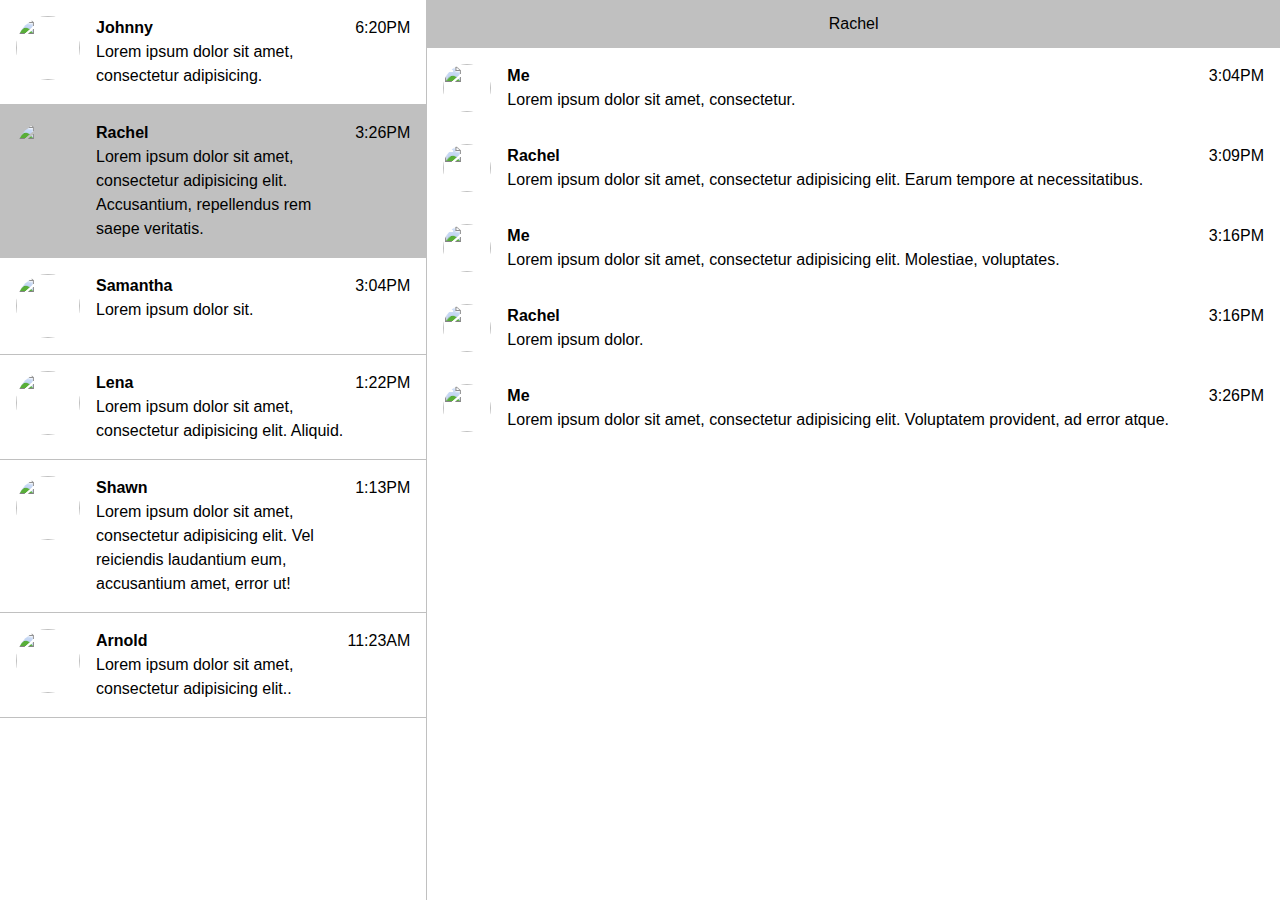
==== 02 - app/flex/index.html @ d3d8da38 "added app flex and grid styles" ====
<!DOCTYPE html>
<html lang="en">
<head>
	<meta charset="UTF-8">
	<meta name="viewport" content="width=device-width,initial-scale=1">
	<link rel="stylesheet" href="../app-base.css">
	<link rel="stylesheet" href="app-flex.css">
	<title>Chat App</title>
</head>
<body>
	<div class="app-container">
		<div class="app-contacts">
			<div class="app-message">
				<img class="app-avatar" src="http://via.placeholder.com/150x150">
				<div class="app-message-content">
					<div class="app-sender">Johnny</div>
					<div class="app-message-text">Lorem ipsum dolor sit amet, consectetur adipisicing.</div>
				</div>
				<app class="timestamp">6:20PM</app>
			</div>
			<div class="app-message app-message-active">
				<img class="app-avatar" src="http://via.placeholder.com/150x150">
				<div class="app-message-content">
					<div class="app-sender">Rachel</div>
					<div class="app-message-text">Lorem ipsum dolor sit amet, consectetur adipisicing elit. Accusantium, repellendus rem saepe veritatis.</div>
				</div>
				<app class="timestamp">3:26PM</app>
			</div>
			<div class="app-message">
				<img class="app-avatar" src="http://via.placeholder.com/150x150">
				<div class="app-message-content">
					<div class="app-sender">Samantha</div>
					<div class="app-message-text">Lorem ipsum dolor sit.</div>
				</div>
				<app class="timestamp">3:04PM</app>
			</div>
			<div class="app-message">
				<img class="app-avatar" src="http://via.placeholder.com/150x150">
				<div class="app-message-content">
					<div class="app-sender">Lena</div>
					<div class="app-message-text">Lorem ipsum dolor sit amet, consectetur adipisicing elit. Aliquid.</div>
				</div>
				<app class="timestamp">1:22PM</app>
			</div>
			<div class="app-message">
				<img class="app-avatar" src="http://via.placeholder.com/150x150">
				<div class="app-message-content">
					<div class="app-sender">Shawn</div>
					<div class="app-message-text">Lorem ipsum dolor sit amet, consectetur adipisicing elit. Vel reiciendis laudantium eum, accusantium amet, error ut!</div>
				</div>
				<app class="timestamp">1:13PM</app>
			</div>
			<div class="app-message">
				<img class="app-avatar" src="http://via.placeholder.com/150x150">
				<div class="app-message-content">
					<div class="app-sender">Arnold</div>
					<div class="app-message-text">Lorem ipsum dolor sit amet, consectetur adipisicing elit..</div>
				</div>
				<app class="timestamp">11:23AM</app>
			</div>
		</div>

		<div class="app-chats">
			<div class="app-chat-header"><span>Rachel</span></div>
				<div class="app-chat-content">
					<div class="app-message">
					<img class="app-avatar" src="http://via.placeholder.com/150x150">
					<div class="app-message-content">
						<div class="app-sender">Me</div>
						<div class="app-message-text">Lorem ipsum dolor sit amet, consectetur.</div>
					</div>
					<app class="timestamp">3:04PM</app>
			</div>
				<div class="app-message">
					<img class="app-avatar" src="http://via.placeholder.com/150x150">
					<div class="app-message-content">
						<div class="app-sender">Rachel</div>
						<div class="app-message-text">Lorem ipsum dolor sit amet, consectetur adipisicing elit. Earum tempore at necessitatibus.</div>
					</div>
					<app class="timestamp">3:09PM</app>
			</div>
				<div class="app-message">
					<img class="app-avatar" src="http://via.placeholder.com/150x150">
					<div class="app-message-content">
						<div class="app-sender">Me</div>
						<div class="app-message-text">Lorem ipsum dolor sit amet, consectetur adipisicing elit. Molestiae, voluptates.</div>
					</div>
					<app class="timestamp">3:16PM</app>
			</div>
				<div class="app-message">
					<img class="app-avatar" src="http://via.placeholder.com/150x150">
					<div class="app-message-content">
						<div class="app-sender">Rachel</div>
						<div class="app-message-text">Lorem ipsum dolor.</div>
					</div>
					<app class="timestamp">3:16PM</app>
			</div>
				<div class="app-message">
					<img class="app-avatar" src="http://via.placeholder.com/150x150">
					<div class="app-message-content">
						<div class="app-sender">Me</div>
						<div class="app-message-text">Lorem ipsum dolor sit amet, consectetur adipisicing elit. Voluptatem provident, ad error atque.</div>
					</div>
					<app class="timestamp">3:26PM</app>
			</div>
		</div>
			</div>
		</div>
	</div>
</body>
</html>
---- 02 - app/app-base.css ----
html {
	box-sizing: border-box;
}

*,
*:before,
*:after {
	box-sizing: inherit;
}

body {
	font-size: 16px;
	font-family: sans-serif;
	line-height: 1.5;
	margin: 0;
	padding: 0;
}

.app-avatar {
	border-radius: 50%;
	margin-right: 1rem;
}

.app-message {
	padding: 1rem;
}

.app-contacts .app-avatar {
	width: 4rem;
	height: 4rem;
}

.app-chats .app-avatar {
	width: 3rem;
	height: 3rem;
}

.app-sender {
	font-weight: bold;
}

.app-contacts .app-message {
	border-bottom: solid 1px silver;
}
---- 02 - app/flex/app-flex.css ----
.app-message {
	display: flex;
}

.app-message-content {
	flex: 1;
}

.app-contacts,
.app-chats {
	height: 100vh;
	overflow: scroll;
}

/* Small Screens */
@media only screen and (max-width: 900px) {
	.app-chats {
		display: none;
	}
}

/* Large Screens */
@media only screen and (min-width: 901px) {
	.app-container {
		display: flex;
	}

	.app-contacts {
		flex: 1;
		border-right: solid 1px silver;
	}

	.app-chats {
		flex: 2;
	}

	.app-chat-header {
		height: 3rem;
		background-color: silver;
		display: flex;
		align-items: center;
		justify-content: center;
	}

	.app-message-active {
		background-color: silver;
	}
}
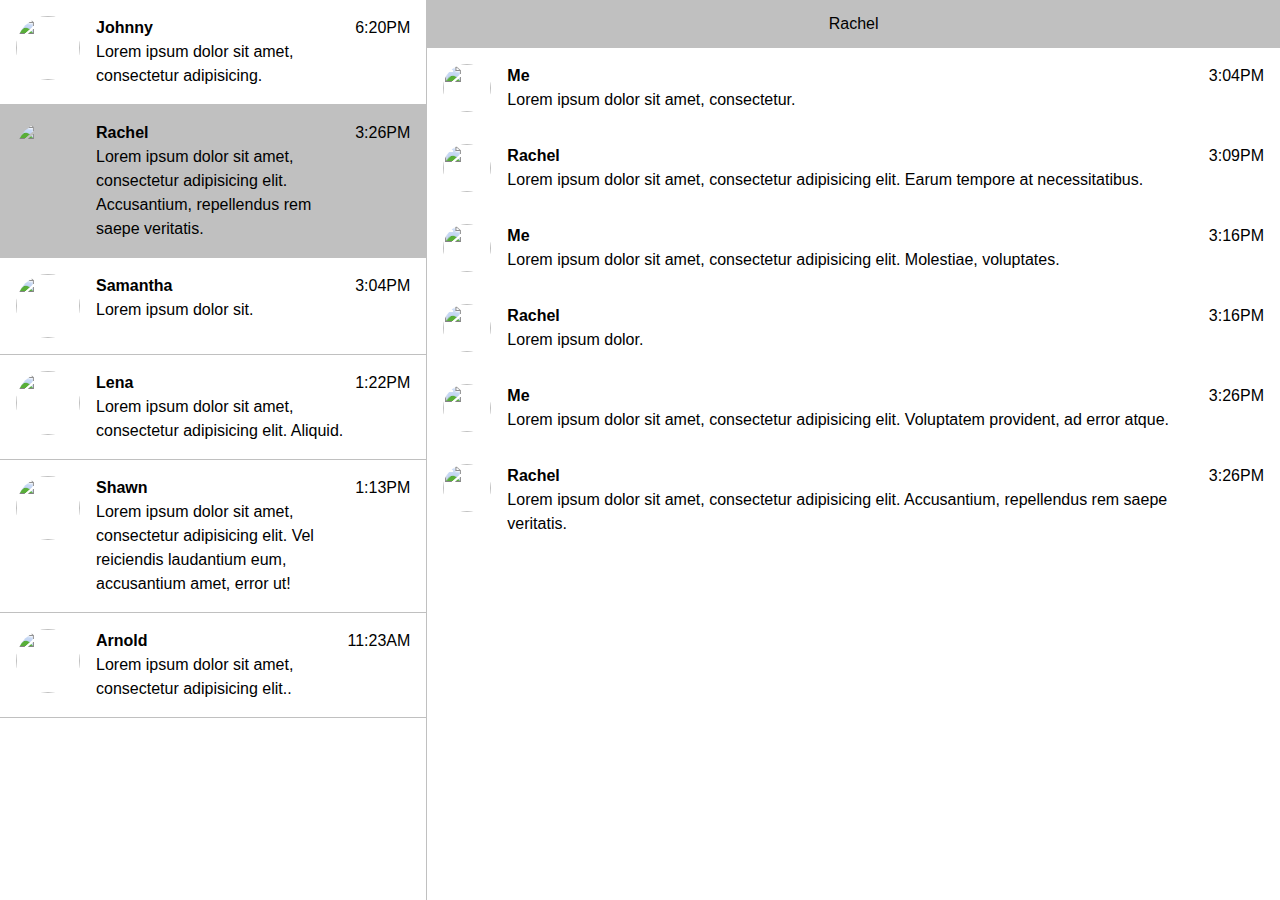
==== commit 67c90c54: "added app flex and grid styles" ====
--- a/02 - app/flex/index.html
+++ b/02 - app/flex/index.html
@@ -103,6 +103,14 @@
 					</div>
 					<app class="timestamp">3:26PM</app>
 			</div>
+			<div class="app-message">
+					<img class="app-avatar" src="http://via.placeholder.com/150x150">
+					<div class="app-message-content">
+						<div class="app-sender">Rachel</div>
+						<div class="app-message-text">Lorem ipsum dolor sit amet, consectetur adipisicing elit. Accusantium, repellendus rem saepe veritatis.</div>
+					</div>
+					<app class="timestamp">3:26PM</app>
+			</div>
 		</div>
 			</div>
 		</div>
